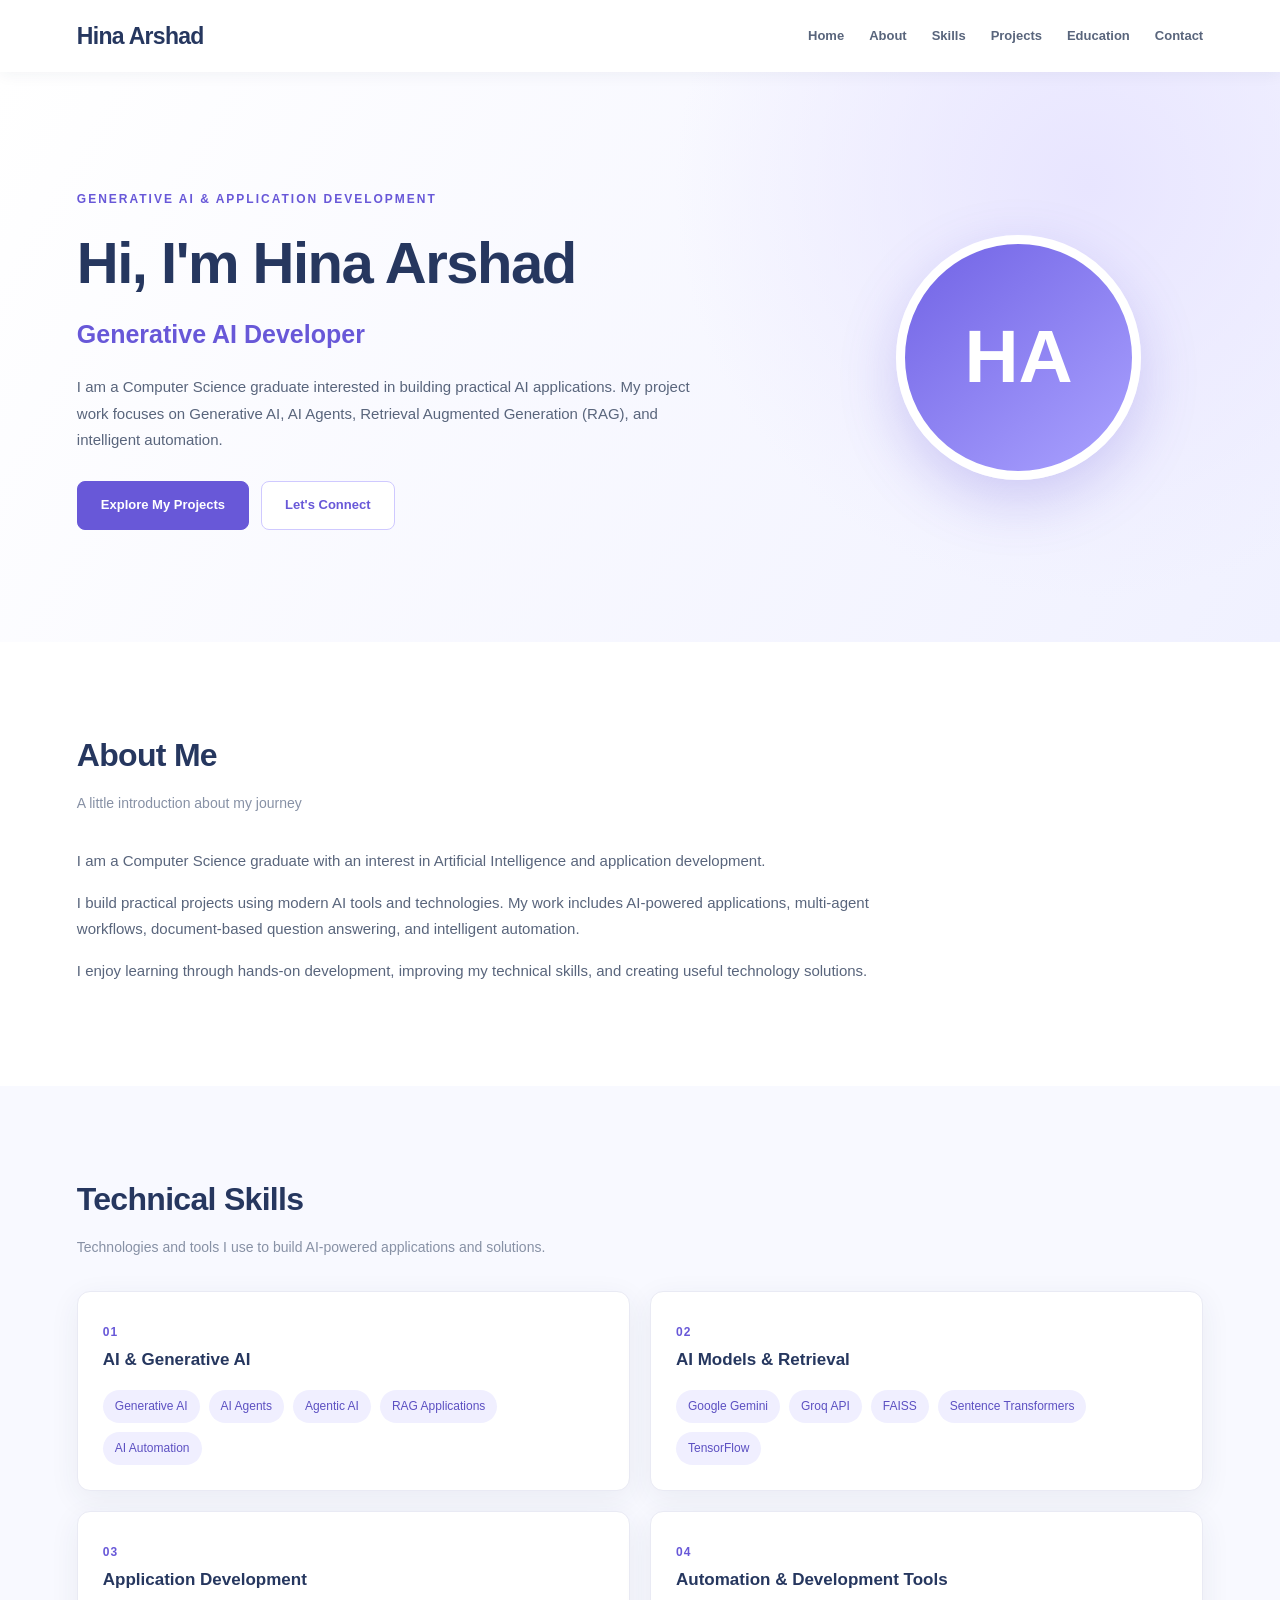
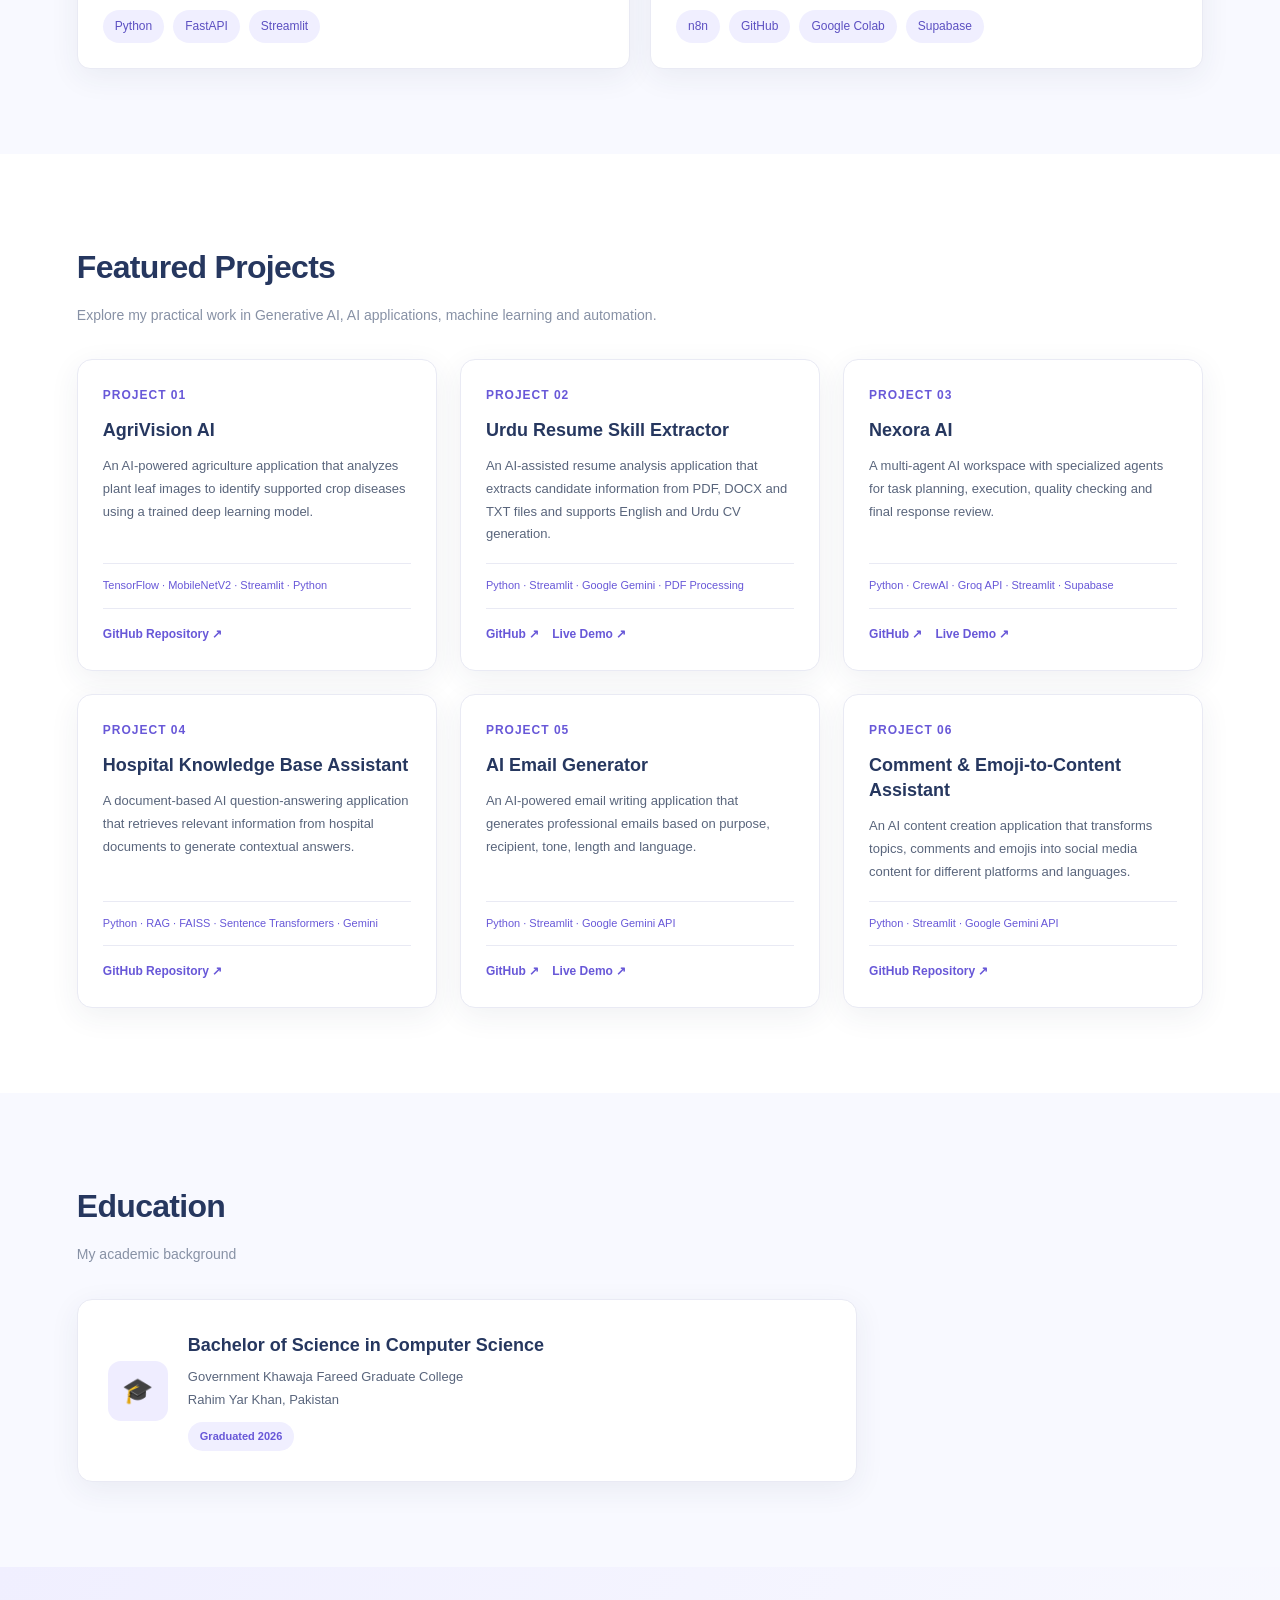
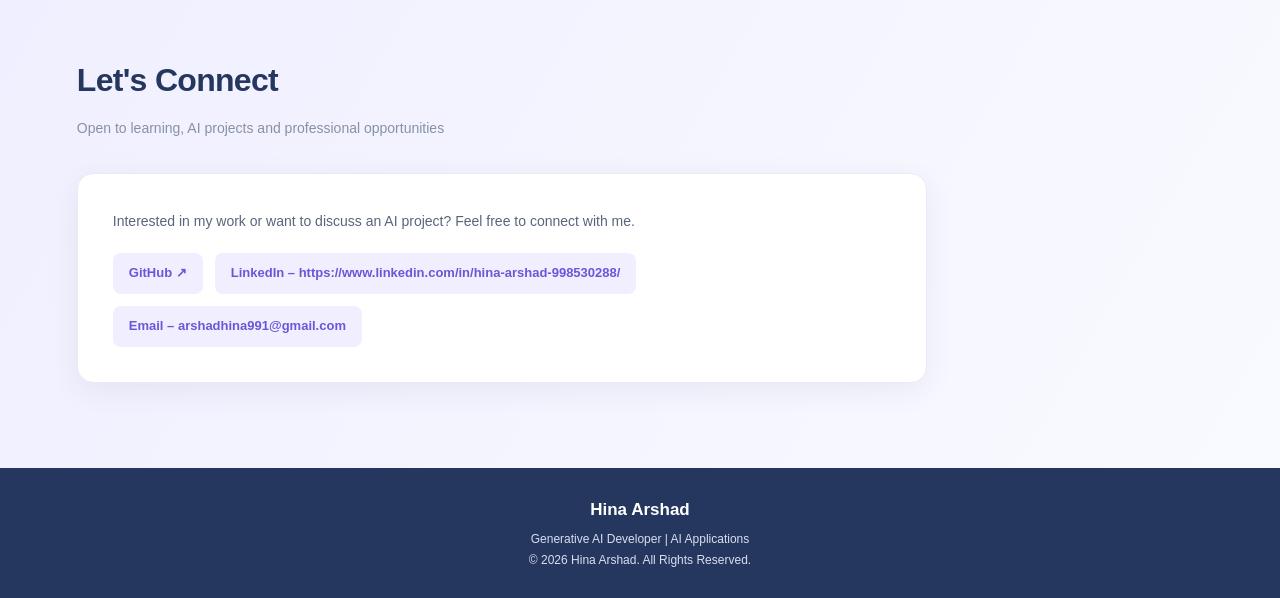
==== index.html @ 949c2944 "Rename index (8).html to index.html" ====
<!DOCTYPE html>
<html lang="en">
<head>
<meta charset="UTF-8">
<meta name="viewport" content="width=device-width, initial-scale=1.0">

<title>Hina Arshad | Generative AI Developer</title>

<meta name="description"
content="Explore Hina Arshad's portfolio featuring Generative AI, AI Agents, RAG applications and AI projects.">

<meta name="author" content="Hina Arshad">

<style>

/* =========================
   1. GLOBAL SETTINGS
========================= */

* {
    margin: 0;
    padding: 0;
    box-sizing: border-box;
    scroll-behavior: smooth;
}

:root {
    --primary: #6858d8;
    --primary-dark: #5142bb;
    --navy: #26375f;
    --text: #59657c;
    --muted: #8791a5;
    --background: #f8f9ff;
    --white: #ffffff;
    --border: #e9eaf4;
    --shadow: 0 8px 30px rgba(39, 53, 91, 0.07);
}

body {
    font-family: Arial, Helvetica, sans-serif;
    background: var(--background);
    color: var(--text);
    line-height: 1.75;
}

.container {
    width: 88%;
    max-width: 1160px;
    margin: auto;
}

section {
    padding: 85px 0;
    scroll-margin-top: 75px;
}

.section-heading {
    color: var(--navy);
    font-size: 32px;
    margin-bottom: 8px;
    letter-spacing: -0.7px;
}

.section-description {
    color: var(--muted);
    font-size: 14px;
    margin-bottom: 32px;
}

/* =========================
   2. NAVIGATION
========================= */

nav {
    position: sticky;
    top: 0;
    z-index: 1000;
    background: rgba(255,255,255,0.96);
    backdrop-filter: blur(12px);
    box-shadow: 0 2px 15px rgba(35,50,90,0.06);
}

.nav-content {
    min-height: 72px;
    display: flex;
    justify-content: space-between;
    align-items: center;
}

.logo {
    color: var(--navy);
    font-size: 23px;
    font-weight: 800;
    text-decoration: none;
    letter-spacing: -0.7px;
}

.nav-links {
    display: flex;
    align-items: center;
    gap: 25px;
}

.nav-links a {
    text-decoration: none;
    color: var(--text);
    font-size: 13px;
    font-weight: 600;
    transition: 0.3s;
}

.nav-links a:hover {
    color: var(--primary);
}

.menu-btn {
    display: none;
    border: none;
    background: transparent;
    color: var(--navy);
    font-size: 26px;
    cursor: pointer;
}

/* =========================
   3. HERO SECTION
========================= */

.hero {
    min-height: 570px;
    display: flex;
    align-items: center;
    background:
        radial-gradient(circle at 85% 20%, #e8e5ff 0, transparent 35%),
        linear-gradient(120deg, #ffffff, #f0f1ff);
}

.hero-content {
    display: grid;
    grid-template-columns: 1.5fr 0.8fr;
    align-items: center;
    gap: 65px;
}

.eyebrow {
    display: inline-block;
    color: var(--primary);
    font-size: 12px;
    font-weight: 800;
    letter-spacing: 2px;
    margin-bottom: 18px;
}

.hero h1 {
    color: var(--navy);
    font-size: clamp(38px, 5vw, 58px);
    line-height: 1.2;
    letter-spacing: -1.5px;
    margin-bottom: 15px;
}

.hero h2 {
    color: var(--primary);
    font-size: 25px;
    margin-bottom: 18px;
}

.hero-description {
    max-width: 620px;
    font-size: 15px;
    color: var(--text);
    margin-bottom: 28px;
}

.hero-buttons {
    display: flex;
    flex-wrap: wrap;
    gap: 12px;
}

.btn {
    display: inline-block;
    text-decoration: none;
    padding: 12px 23px;
    border-radius: 8px;
    font-size: 13px;
    font-weight: 700;
    transition: 0.3s;
}

.btn-primary {
    background: var(--primary);
    color: white;
    border: 1px solid var(--primary);
}

.btn-primary:hover {
    background: var(--primary-dark);
    transform: translateY(-2px);
}

.btn-outline {
    color: var(--primary);
    background: white;
    border: 1px solid #cfc9ff;
}

.btn-outline:hover {
    background: #f0eeff;
}

.profile-visual {
    display: flex;
    justify-content: center;
    align-items: center;
}

.profile-circle {
    width: 245px;
    height: 245px;
    border-radius: 50%;
    display: flex;
    justify-content: center;
    align-items: center;
    background: linear-gradient(140deg, #7163e5, #aaa2ff);
    color: white;
    font-size: 75px;
    font-weight: 800;
    box-shadow: 0 20px 55px rgba(104,88,216,0.25);
    border: 9px solid white;
}

/* =========================
   4. ABOUT SECTION
========================= */

.about-section {
    background: white;
}

.about-content {
    max-width: 850px;
    font-size: 15px;
}

.about-content p {
    margin-bottom: 16px;
}

/* =========================
   5. SKILLS SECTION
========================= */

.skills-grid {
    display: grid;
    grid-template-columns: repeat(2, 1fr);
    gap: 20px;
}

.skill-card {
    background: white;
    padding: 25px;
    border: 1px solid var(--border);
    border-radius: 13px;
    box-shadow: var(--shadow);
    transition: 0.3s;
}

.skill-card:hover {
    transform: translateY(-4px);
}

.skill-card h3 {
    color: var(--navy);
    font-size: 17px;
    margin-bottom: 15px;
}

.skill-tags {
    display: flex;
    flex-wrap: wrap;
    gap: 9px;
}

.skill-tag {
    background: #f0efff;
    color: #5c50c2;
    padding: 6px 12px;
    border-radius: 30px;
    font-size: 12px;
}

/* =========================
   6. PROJECTS SECTION
========================= */

.projects-section {
    background: white;
}

.projects-grid {
    display: grid;
    grid-template-columns: repeat(3, minmax(0, 1fr));
    gap: 23px;
}

.project-card {
    background: white;
    padding: 25px;
    border: 1px solid var(--border);
    border-radius: 15px;
    box-shadow: var(--shadow);
    display: flex;
    flex-direction: column;
    transition: 0.3s;
}

.project-card:hover {
    transform: translateY(-6px);
    box-shadow: 0 15px 35px rgba(39,53,91,0.12);
    border-color: #d9d3ff;
}

.project-number {
    color: var(--primary);
    font-size: 12px;
    font-weight: 800;
    letter-spacing: 1px;
    margin-bottom: 12px;
}

.project-card h3 {
    color: var(--navy);
    font-size: 18px;
    line-height: 1.4;
    margin-bottom: 12px;
}

.project-card p {
    color: var(--text);
    font-size: 13px;
    margin-bottom: 17px;
    flex-grow: 1;
}

.project-tech {
    color: var(--primary);
    font-size: 11px;
    line-height: 1.8;
    padding: 12px 0;
    border-top: 1px solid var(--border);
    border-bottom: 1px solid var(--border);
    margin-bottom: 15px;
}

.project-actions {
    display: flex;
    flex-wrap: wrap;
    gap: 13px;
}

.project-link {
    color: var(--primary);
    font-size: 12px;
    font-weight: 800;
    text-decoration: none;
}

.project-link:hover {
    color: var(--primary-dark);
    text-decoration: underline;
}

/* =========================
   7. EDUCATION SECTION
========================= */

.education-card {
    max-width: 780px;
    background: white;
    border: 1px solid var(--border);
    border-radius: 15px;
    padding: 30px;
    box-shadow: var(--shadow);
    display: flex;
    gap: 20px;
    align-items: center;
}

.education-icon {
    width: 60px;
    height: 60px;
    min-width: 60px;
    border-radius: 13px;
    background: #efedff;
    color: var(--primary);
    display: flex;
    justify-content: center;
    align-items: center;
    font-size: 25px;
}

.education-card h3 {
    color: var(--navy);
    font-size: 18px;
    margin-bottom: 5px;
}

.education-card p {
    font-size: 13px;
}

.education-year {
    display: inline-block;
    margin-top: 10px;
    background: #f0efff;
    color: var(--primary);
    padding: 5px 12px;
    border-radius: 20px;
    font-size: 11px;
    font-weight: bold;
}

/* =========================
   8. CONTACT SECTION
========================= */

.contact-section {
    background: linear-gradient(120deg, #f0efff, #f9faff);
}

.contact-card {
    max-width: 850px;
    background: white;
    border: 1px solid var(--border);
    border-radius: 16px;
    padding: 35px;
    box-shadow: var(--shadow);
}

.contact-card p {
    font-size: 14px;
    margin-bottom: 20px;
}

.contact-links {
    display: flex;
    flex-wrap: wrap;
    gap: 12px;
}

.contact-link {
    display: inline-block;
    text-decoration: none;
    color: var(--primary);
    background: #f1efff;
    padding: 9px 16px;
    border-radius: 8px;
    font-size: 13px;
    font-weight: bold;
}

/* =========================
   9. FOOTER
========================= */

footer {
    background: var(--navy);
    color: white;
    padding: 27px 0;
    text-align: center;
}

.footer-name {
    font-weight: bold;
    font-size: 17px;
    margin-bottom: 5px;
}

footer p {
    font-size: 12px;
    color: #d9def0;
}

/* =========================
   10. MOBILE RESPONSIVE
========================= */

@media(max-width: 900px) {

    .projects-grid {
        grid-template-columns: repeat(2, minmax(0, 1fr));
    }

    .hero-content {
        gap: 30px;
    }

    .profile-circle {
        width: 190px;
        height: 190px;
        font-size: 60px;
    }
}

@media(max-width: 650px) {

    .container {
        width: 90%;
    }

    .nav-content {
        min-height: 65px;
    }

    .menu-btn {
        display: block;
    }

    .nav-links {
        display: none;
        position: absolute;
        top: 65px;
        left: 0;
        width: 100%;
        padding: 20px 5%;
        background: white;
        box-shadow: 0 8px 15px rgba(0,0,0,0.08);
        flex-direction: column;
        align-items: flex-start;
        gap: 16px;
    }

    .nav-links.active {
        display: flex;
    }

    .hero {
        padding: 65px 0;
    }

    .hero-content {
        display: flex;
        flex-direction: column-reverse;
        align-items: flex-start;
    }

    .profile-circle {
        width: 145px;
        height: 145px;
        font-size: 43px;
    }

    .hero h1 {
        font-size: 38px;
    }

    .hero h2 {
        font-size: 21px;
    }

    section {
        padding: 65px 0;
    }

    .section-heading {
        font-size: 27px;
    }

    .skills-grid,
    .projects-grid {
        grid-template-columns: 1fr;
    }

    .education-card {
        align-items: flex-start;
        padding: 22px;
    }

    .contact-card {
        padding: 25px;
    }
}
html {
    scroll-behavior: smooth;
    scroll-padding-top: 90px;
}

section[id] {
    scroll-margin-top: 90px;
}

</style>
</head>

<body>

<!-- NAVIGATION -->
<nav>
<div class="container nav-content">

    <a href="#home" class="logo">Hina Arshad</a>

    <button class="menu-btn"
            onclick="toggleMenu()"
            aria-label="Toggle navigation">
        ☰
    </button>

    <div class="nav-links" id="navLinks">
        <a href="#home" onclick="closeMenu()">Home</a>
        <a href="#about" onclick="closeMenu()">About</a>
        <a href="#skills" onclick="closeMenu()">Skills</a>
        <a href="#projects" onclick="closeMenu()">Projects</a>
        <a href="#education" onclick="closeMenu()">Education</a>
        <a href="#contact" onclick="closeMenu()">Contact</a>
    </div>

</div>
</nav>

<!-- HERO -->
<section class="hero" id="home">
<div class="container hero-content">

    <div>
        <span class="eyebrow">
            GENERATIVE AI & APPLICATION DEVELOPMENT
        </span>

        <h1>Hi, I'm Hina Arshad</h1>

        <h2>Generative AI Developer</h2>

        <p class="hero-description">
            I am a Computer Science graduate interested in
            building practical AI applications. My project
            work focuses on Generative AI, AI Agents,
            Retrieval Augmented Generation (RAG), and
            intelligent automation.
        </p>

        <div class="hero-buttons">
            <a href="#projects" class="btn btn-primary">
                Explore My Projects
            </a>

            <a href="#contact" class="btn btn-outline">
                Let's Connect
            </a>
        </div>
    </div>

    <div class="profile-visual">
        <div class="profile-circle">HA</div>
    </div>

</div>
</section>

<!-- ABOUT -->
<section class="about-section" id="about">
<div class="container">

    <h2 class="section-heading">About Me</h2>

    <p class="section-description">
        A little introduction about my journey
    </p>

    <div class="about-content">

        <p>
            I am a Computer Science graduate with an interest
            in Artificial Intelligence and application development.
        </p>

        <p>
            I build practical projects using modern AI tools
            and technologies. My work includes AI-powered
            applications, multi-agent workflows, document-based
            question answering, and intelligent automation.
        </p>

        <p>
            I enjoy learning through hands-on development,
            improving my technical skills, and creating
            useful technology solutions.
        </p>

    </div>
</div>
</section>


<!-- SKILLS -->
<section id="skills">
<div class="container">

    <h2 class="section-heading">Technical Skills</h2>

    <p class="section-description">
        Technologies and tools I use to build
        AI-powered applications and solutions.
    </p>

    <div class="skills-grid">

        <!-- 01: AI SPECIALIZATION -->
        <div class="skill-card">

            <span class="project-number">01</span>

            <h3>AI & Generative AI</h3>

            <div class="skill-tags">
                <span class="skill-tag">Generative AI</span>
                <span class="skill-tag">AI Agents</span>
                <span class="skill-tag">Agentic AI</span>
                <span class="skill-tag">RAG Applications</span>
                <span class="skill-tag">AI Automation</span>
            </div>

        </div>

        <!-- 02: MODELS AND RETRIEVAL -->
        <div class="skill-card">

            <span class="project-number">02</span>

            <h3>AI Models & Retrieval</h3>

            <div class="skill-tags">
                <span class="skill-tag">Google Gemini</span>
                <span class="skill-tag">Groq API</span>
                <span class="skill-tag">FAISS</span>
                <span class="skill-tag">Sentence Transformers</span>
                <span class="skill-tag">TensorFlow</span>
            </div>

        </div>

        <!-- 03: DEVELOPMENT -->
        <div class="skill-card">

            <span class="project-number">03</span>

            <h3>Application Development</h3>

            <div class="skill-tags">
                <span class="skill-tag">Python</span>
                <span class="skill-tag">FastAPI</span>
                <span class="skill-tag">Streamlit</span>
            </div>

        </div>

        <!-- 04: TOOLS -->
        <div class="skill-card">

            <span class="project-number">04</span>

            <h3>Automation & Development Tools</h3>

            <div class="skill-tags">
                <span class="skill-tag">n8n</span>
                <span class="skill-tag">GitHub</span>
                <span class="skill-tag">Google Colab</span>
                <span class="skill-tag">Supabase</span>
            </div>

        </div>

    </div>
</div>
</section>



<!-- FEATURED PROJECTS -->
<section class="projects-section" id="projects">
<div class="container">

    <h2 class="section-heading">Featured Projects</h2>

    <p class="section-description">
        Explore my practical work in Generative AI,
        AI applications, machine learning and automation.
    </p>

    <div class="projects-grid">

        <!-- PROJECT 01 -->
        <div class="project-card">

            <span class="project-number">PROJECT 01</span>

            <h3>AgriVision AI</h3>

            <p>
                An AI-powered agriculture application that
                analyzes plant leaf images to identify
                supported crop diseases using a trained
                deep learning model.
            </p>

            <div class="project-tech">
                TensorFlow · MobileNetV2 · Streamlit · Python
            </div>

            <div class="project-actions">
                <a class="project-link"
                   href="https://github.com/hinaarshad302/agrivision-ai"
                   target="_blank"
                   rel="noopener noreferrer">
                   GitHub Repository ↗
                </a>
            </div>

        </div>


        <!-- PROJECT 02 -->
        <div class="project-card">

            <span class="project-number">PROJECT 02</span>

            <h3>Urdu Resume Skill Extractor</h3>

            <p>
                An AI-assisted resume analysis application
                that extracts candidate information from
                PDF, DOCX and TXT files and supports
                English and Urdu CV generation.
            </p>

            <div class="project-tech">
                Python · Streamlit · Google Gemini · PDF Processing
            </div>

            <div class="project-actions">

                <a class="project-link"
                   href="https://github.com/hinaarshad302/urdu-resume-skill-extractor"
                   target="_blank"
                   rel="noopener noreferrer">
                   GitHub ↗
                </a>

                <a class="project-link"
                   href="https://urdu-resume-skill-extractor-3vjtecyvnp6rgfuqgf7t8w.streamlit.app/"
                   target="_blank"
                   rel="noopener noreferrer">
                   Live Demo ↗
                </a>

            </div>

        </div>


        <!-- PROJECT 03 -->
        <div class="project-card">

            <span class="project-number">PROJECT 03</span>

            <h3>Nexora AI</h3>

            <p>
                A multi-agent AI workspace with specialized
                agents for task planning, execution,
                quality checking and final response review.
            </p>

            <div class="project-tech">
                Python · CrewAI · Groq API · Streamlit · Supabase
            </div>

            <div class="project-actions">

                <a class="project-link"
                   href="https://github.com/hinaarshad302/parallel-multi-agent-system"
                   target="_blank"
                   rel="noopener noreferrer">
                   GitHub ↗
                </a>

                <a class="project-link"
                   href="https://parallel-multi-agent-system-kijnmteevpxi38tvdrrafi.streamlit.app/"
                   target="_blank"
                   rel="noopener noreferrer">
                   Live Demo ↗
                </a>

            </div>

        </div>


        <!-- PROJECT 04 -->
        <div class="project-card">

            <span class="project-number">PROJECT 04</span>

            <h3>Hospital Knowledge Base Assistant</h3>

            <p>
                A document-based AI question-answering
                application that retrieves relevant
                information from hospital documents
                to generate contextual answers.
            </p>

            <div class="project-tech">
                Python · RAG · FAISS · Sentence Transformers · Gemini
            </div>

            <div class="project-actions">

                <a class="project-link"
                   href="https://github.com/hinaarshad302/hospital-knowledge-base-assistant"
                   target="_blank"
                   rel="noopener noreferrer">
                   GitHub Repository ↗
                </a>

            </div>

        </div>


        <!-- PROJECT 05 -->
        <div class="project-card">

            <span class="project-number">PROJECT 05</span>

            <h3>AI Email Generator</h3>

            <p>
                An AI-powered email writing application
                that generates professional emails based
                on purpose, recipient, tone, length
                and language.
            </p>

            <div class="project-tech">
                Python · Streamlit · Google Gemini API
            </div>

            <div class="project-actions">

                <a class="project-link"
                   href="https://github.com/hinaarshad302/ai-email-generator"
                   target="_blank"
                   rel="noopener noreferrer">
                   GitHub ↗
                </a>

                <a class="project-link"
                   href="https://ai-email-generator-dn98jmhosvrclnsufzgzha.streamlit.app/"
                   target="_blank"
                   rel="noopener noreferrer">
                   Live Demo ↗
                </a>

            </div>

        </div>


        <!-- PROJECT 06 -->
        <div class="project-card">

            <span class="project-number">PROJECT 06</span>

            <h3>Comment & Emoji-to-Content Assistant</h3>

            <p>
                An AI content creation application that
                transforms topics, comments and emojis
                into social media content for different
                platforms and languages.
            </p>

            <div class="project-tech">
                Python · Streamlit · Google Gemini API
            </div>

            <div class="project-actions">

                <a class="project-link"
                   href="https://github.com/hinaarshad302/Comment-Content-Assistant"
                   target="_blank"
                   rel="noopener noreferrer">
                   GitHub Repository ↗
                </a>

            </div>

        </div>

    </div>
</div>
</section>

<!-- EDUCATION -->
<section id="education">
<div class="container">

    <h2 class="section-heading">Education</h2>

    <p class="section-description">
        My academic background
    </p>

    <div class="education-card">

        <div class="education-icon">🎓</div>

        <div>
            <h3>Bachelor of Science in Computer Science</h3>

            <p>
                Government Khawaja Fareed Graduate College
            </p>

            <p>
                Rahim Yar Khan, Pakistan
            </p>

            <span class="education-year">
                Graduated 2026
            </span>
        </div>

    </div>
</div>
</section>

<!-- CONTACT -->
<section class="contact-section" id="contact">
<div class="container">

    <h2 class="section-heading">Let's Connect</h2>

    <p class="section-description">
        Open to learning, AI projects and professional opportunities
    </p>

    <div class="contact-card">

        <p>
            Interested in my work or want to discuss an
            AI project? Feel free to connect with me.
        </p>

        <div class="contact-links">

            <a class="contact-link"
               href="https://github.com/hinaarshad302"
               target="_blank" rel="noopener noreferrer">
               GitHub ↗
            </a>

            <!-- Replace # with your real LinkedIn URL -->
            <a class="contact-link"
               href="#"
               target="_blank">
               LinkedIn – https://www.linkedin.com/in/hina-arshad-998530288/
            </a>

            <!-- Replace with your real email -->
           <a class="contact-link"
   href="mailto:arshadhina991@gmail.com">
   Email – arshadhina991@gmail.com
</a>

        </div>

    </div>
</div>
</section>

<!-- FOOTER -->
<footer>
<div class="container">

    <div class="footer-name">Hina Arshad</div>

    <p>
        Generative AI Developer | AI Applications
    </p>

    <p>
        © 2026 Hina Arshad. All Rights Reserved.
    </p>

</div>
</footer>

<!-- JAVASCRIPT -->
<script>

function toggleMenu() {
    document.getElementById("navLinks")
        .classList.toggle("active");
}

function closeMenu() {
    document.getElementById("navLinks")
        .classList.remove("active");
}

</script>

</body>
</html>
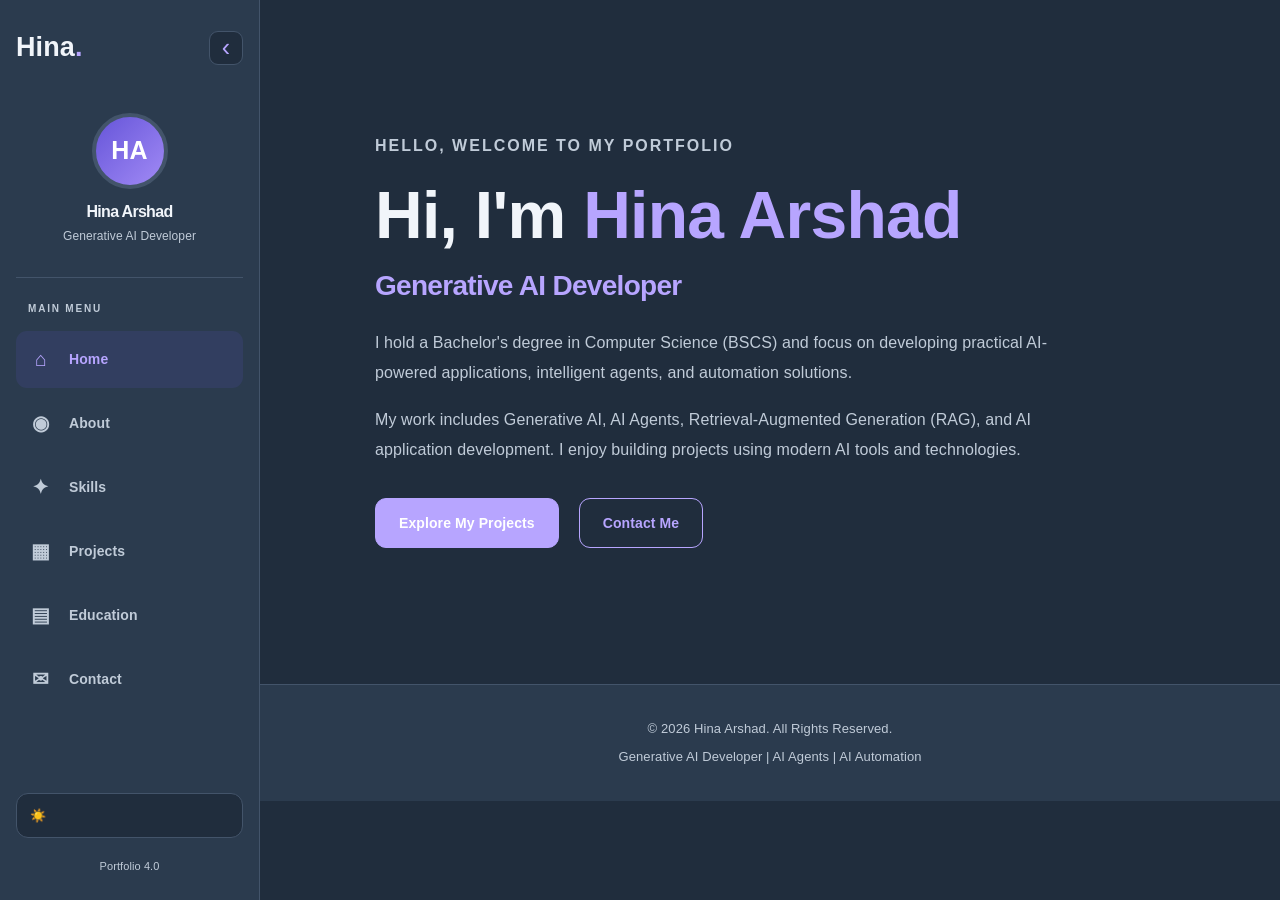
==== commit 4e36b738: "Add files via upload" ====
--- a/index.html
+++ b/index.html
@@ -1,1117 +1,130 @@
 <!DOCTYPE html>
 <html lang="en">
 <head>
-<meta charset="UTF-8">
-<meta name="viewport" content="width=device-width, initial-scale=1.0">
-
-<title>Hina Arshad | Generative AI Developer</title>
-
-<meta name="description"
-content="Explore Hina Arshad's portfolio featuring Generative AI, AI Agents, RAG applications and AI projects.">
-
-<meta name="author" content="Hina Arshad">
-
-<style>
-
-/* =========================
-   1. GLOBAL SETTINGS
-========================= */
-
-* {
-    margin: 0;
-    padding: 0;
-    box-sizing: border-box;
-    scroll-behavior: smooth;
-}
-
-:root {
-    --primary: #6858d8;
-    --primary-dark: #5142bb;
-    --navy: #26375f;
-    --text: #59657c;
-    --muted: #8791a5;
-    --background: #f8f9ff;
-    --white: #ffffff;
-    --border: #e9eaf4;
-    --shadow: 0 8px 30px rgba(39, 53, 91, 0.07);
-}
-
-body {
-    font-family: Arial, Helvetica, sans-serif;
-    background: var(--background);
-    color: var(--text);
-    line-height: 1.75;
-}
-
-.container {
-    width: 88%;
-    max-width: 1160px;
-    margin: auto;
-}
-
-section {
-    padding: 85px 0;
-    scroll-margin-top: 75px;
-}
-
-.section-heading {
-    color: var(--navy);
-    font-size: 32px;
-    margin-bottom: 8px;
-    letter-spacing: -0.7px;
-}
-
-.section-description {
-    color: var(--muted);
-    font-size: 14px;
-    margin-bottom: 32px;
-}
-
-/* =========================
-   2. NAVIGATION
-========================= */
-
-nav {
-    position: sticky;
-    top: 0;
-    z-index: 1000;
-    background: rgba(255,255,255,0.96);
-    backdrop-filter: blur(12px);
-    box-shadow: 0 2px 15px rgba(35,50,90,0.06);
-}
-
-.nav-content {
-    min-height: 72px;
-    display: flex;
-    justify-content: space-between;
-    align-items: center;
-}
-
-.logo {
-    color: var(--navy);
-    font-size: 23px;
-    font-weight: 800;
-    text-decoration: none;
-    letter-spacing: -0.7px;
-}
-
-.nav-links {
-    display: flex;
-    align-items: center;
-    gap: 25px;
-}
-
-.nav-links a {
-    text-decoration: none;
-    color: var(--text);
-    font-size: 13px;
-    font-weight: 600;
-    transition: 0.3s;
-}
-
-.nav-links a:hover {
-    color: var(--primary);
-}
-
-.menu-btn {
-    display: none;
-    border: none;
-    background: transparent;
-    color: var(--navy);
-    font-size: 26px;
-    cursor: pointer;
-}
-
-/* =========================
-   3. HERO SECTION
-========================= */
-
-.hero {
-    min-height: 570px;
-    display: flex;
-    align-items: center;
-    background:
-        radial-gradient(circle at 85% 20%, #e8e5ff 0, transparent 35%),
-        linear-gradient(120deg, #ffffff, #f0f1ff);
-}
-
-.hero-content {
-    display: grid;
-    grid-template-columns: 1.5fr 0.8fr;
-    align-items: center;
-    gap: 65px;
-}
-
-.eyebrow {
-    display: inline-block;
-    color: var(--primary);
-    font-size: 12px;
-    font-weight: 800;
-    letter-spacing: 2px;
-    margin-bottom: 18px;
-}
-
-.hero h1 {
-    color: var(--navy);
-    font-size: clamp(38px, 5vw, 58px);
-    line-height: 1.2;
-    letter-spacing: -1.5px;
-    margin-bottom: 15px;
-}
-
-.hero h2 {
-    color: var(--primary);
-    font-size: 25px;
-    margin-bottom: 18px;
-}
-
-.hero-description {
-    max-width: 620px;
-    font-size: 15px;
-    color: var(--text);
-    margin-bottom: 28px;
-}
-
-.hero-buttons {
-    display: flex;
-    flex-wrap: wrap;
-    gap: 12px;
-}
-
-.btn {
-    display: inline-block;
-    text-decoration: none;
-    padding: 12px 23px;
-    border-radius: 8px;
-    font-size: 13px;
-    font-weight: 700;
-    transition: 0.3s;
-}
-
-.btn-primary {
-    background: var(--primary);
-    color: white;
-    border: 1px solid var(--primary);
-}
-
-.btn-primary:hover {
-    background: var(--primary-dark);
-    transform: translateY(-2px);
-}
-
-.btn-outline {
-    color: var(--primary);
-    background: white;
-    border: 1px solid #cfc9ff;
-}
-
-.btn-outline:hover {
-    background: #f0eeff;
-}
-
-.profile-visual {
-    display: flex;
-    justify-content: center;
-    align-items: center;
-}
-
-.profile-circle {
-    width: 245px;
-    height: 245px;
-    border-radius: 50%;
-    display: flex;
-    justify-content: center;
-    align-items: center;
-    background: linear-gradient(140deg, #7163e5, #aaa2ff);
-    color: white;
-    font-size: 75px;
-    font-weight: 800;
-    box-shadow: 0 20px 55px rgba(104,88,216,0.25);
-    border: 9px solid white;
-}
-
-/* =========================
-   4. ABOUT SECTION
-========================= */
-
-.about-section {
-    background: white;
-}
-
-.about-content {
-    max-width: 850px;
-    font-size: 15px;
-}
-
-.about-content p {
-    margin-bottom: 16px;
-}
-
-/* =========================
-   5. SKILLS SECTION
-========================= */
-
-.skills-grid {
-    display: grid;
-    grid-template-columns: repeat(2, 1fr);
-    gap: 20px;
-}
-
-.skill-card {
-    background: white;
-    padding: 25px;
-    border: 1px solid var(--border);
-    border-radius: 13px;
-    box-shadow: var(--shadow);
-    transition: 0.3s;
-}
-
-.skill-card:hover {
-    transform: translateY(-4px);
-}
-
-.skill-card h3 {
-    color: var(--navy);
-    font-size: 17px;
-    margin-bottom: 15px;
-}
-
-.skill-tags {
-    display: flex;
-    flex-wrap: wrap;
-    gap: 9px;
-}
-
-.skill-tag {
-    background: #f0efff;
-    color: #5c50c2;
-    padding: 6px 12px;
-    border-radius: 30px;
-    font-size: 12px;
-}
-
-/* =========================
-   6. PROJECTS SECTION
-========================= */
-
-.projects-section {
-    background: white;
-}
-
-.projects-grid {
-    display: grid;
-    grid-template-columns: repeat(3, minmax(0, 1fr));
-    gap: 23px;
-}
-
-.project-card {
-    background: white;
-    padding: 25px;
-    border: 1px solid var(--border);
-    border-radius: 15px;
-    box-shadow: var(--shadow);
-    display: flex;
-    flex-direction: column;
-    transition: 0.3s;
-}
-
-.project-card:hover {
-    transform: translateY(-6px);
-    box-shadow: 0 15px 35px rgba(39,53,91,0.12);
-    border-color: #d9d3ff;
-}
-
-.project-number {
-    color: var(--primary);
-    font-size: 12px;
-    font-weight: 800;
-    letter-spacing: 1px;
-    margin-bottom: 12px;
-}
-
-.project-card h3 {
-    color: var(--navy);
-    font-size: 18px;
-    line-height: 1.4;
-    margin-bottom: 12px;
-}
-
-.project-card p {
-    color: var(--text);
-    font-size: 13px;
-    margin-bottom: 17px;
-    flex-grow: 1;
-}
-
-.project-tech {
-    color: var(--primary);
-    font-size: 11px;
-    line-height: 1.8;
-    padding: 12px 0;
-    border-top: 1px solid var(--border);
-    border-bottom: 1px solid var(--border);
-    margin-bottom: 15px;
-}
-
-.project-actions {
-    display: flex;
-    flex-wrap: wrap;
-    gap: 13px;
-}
-
-.project-link {
-    color: var(--primary);
-    font-size: 12px;
-    font-weight: 800;
-    text-decoration: none;
-}
-
-.project-link:hover {
-    color: var(--primary-dark);
-    text-decoration: underline;
-}
-
-/* =========================
-   7. EDUCATION SECTION
-========================= */
-
-.education-card {
-    max-width: 780px;
-    background: white;
-    border: 1px solid var(--border);
-    border-radius: 15px;
-    padding: 30px;
-    box-shadow: var(--shadow);
-    display: flex;
-    gap: 20px;
-    align-items: center;
-}
-
-.education-icon {
-    width: 60px;
-    height: 60px;
-    min-width: 60px;
-    border-radius: 13px;
-    background: #efedff;
-    color: var(--primary);
-    display: flex;
-    justify-content: center;
-    align-items: center;
-    font-size: 25px;
-}
-
-.education-card h3 {
-    color: var(--navy);
-    font-size: 18px;
-    margin-bottom: 5px;
-}
-
-.education-card p {
-    font-size: 13px;
-}
-
-.education-year {
-    display: inline-block;
-    margin-top: 10px;
-    background: #f0efff;
-    color: var(--primary);
-    padding: 5px 12px;
-    border-radius: 20px;
-    font-size: 11px;
-    font-weight: bold;
-}
-
-/* =========================
-   8. CONTACT SECTION
-========================= */
-
-.contact-section {
-    background: linear-gradient(120deg, #f0efff, #f9faff);
-}
-
-.contact-card {
-    max-width: 850px;
-    background: white;
-    border: 1px solid var(--border);
-    border-radius: 16px;
-    padding: 35px;
-    box-shadow: var(--shadow);
-}
-
-.contact-card p {
-    font-size: 14px;
-    margin-bottom: 20px;
-}
-
-.contact-links {
-    display: flex;
-    flex-wrap: wrap;
-    gap: 12px;
-}
-
-.contact-link {
-    display: inline-block;
-    text-decoration: none;
-    color: var(--primary);
-    background: #f1efff;
-    padding: 9px 16px;
-    border-radius: 8px;
-    font-size: 13px;
-    font-weight: bold;
-}
-
-/* =========================
-   9. FOOTER
-========================= */
-
-footer {
-    background: var(--navy);
-    color: white;
-    padding: 27px 0;
-    text-align: center;
-}
-
-.footer-name {
-    font-weight: bold;
-    font-size: 17px;
-    margin-bottom: 5px;
-}
-
-footer p {
-    font-size: 12px;
-    color: #d9def0;
-}
-
-/* =========================
-   10. MOBILE RESPONSIVE
-========================= */
-
-@media(max-width: 900px) {
-
-    .projects-grid {
-        grid-template-columns: repeat(2, minmax(0, 1fr));
-    }
-
-    .hero-content {
-        gap: 30px;
-    }
-
-    .profile-circle {
-        width: 190px;
-        height: 190px;
-        font-size: 60px;
-    }
-}
-
-@media(max-width: 650px) {
-
-    .container {
-        width: 90%;
-    }
-
-    .nav-content {
-        min-height: 65px;
-    }
-
-    .menu-btn {
-        display: block;
-    }
-
-    .nav-links {
-        display: none;
-        position: absolute;
-        top: 65px;
-        left: 0;
-        width: 100%;
-        padding: 20px 5%;
-        background: white;
-        box-shadow: 0 8px 15px rgba(0,0,0,0.08);
-        flex-direction: column;
-        align-items: flex-start;
-        gap: 16px;
-    }
-
-    .nav-links.active {
-        display: flex;
-    }
-
-    .hero {
-        padding: 65px 0;
-    }
-
-    .hero-content {
-        display: flex;
-        flex-direction: column-reverse;
-        align-items: flex-start;
-    }
-
-    .profile-circle {
-        width: 145px;
-        height: 145px;
-        font-size: 43px;
-    }
-
-    .hero h1 {
-        font-size: 38px;
-    }
-
-    .hero h2 {
-        font-size: 21px;
-    }
-
-    section {
-        padding: 65px 0;
-    }
-
-    .section-heading {
-        font-size: 27px;
-    }
-
-    .skills-grid,
-    .projects-grid {
-        grid-template-columns: 1fr;
-    }
-
-    .education-card {
-        align-items: flex-start;
-        padding: 22px;
-    }
-
-    .contact-card {
-        padding: 25px;
-    }
-}
-html {
-    scroll-behavior: smooth;
-    scroll-padding-top: 90px;
-}
-
-section[id] {
-    scroll-margin-top: 90px;
-}
-
-</style>
+    <meta charset="UTF-8">
+    <meta name="viewport" content="width=device-width, initial-scale=1.0">
+    <title>Home | Hina Arshad</title>
+    <link rel="stylesheet" href="style.css">
+    <script src="script.js" defer></script>
 </head>
-
 <body>
 
-<!-- NAVIGATION -->
-<nav>
-<div class="container nav-content">
 
-    <a href="#home" class="logo">Hina Arshad</a>
-
-    <button class="menu-btn"
-            onclick="toggleMenu()"
-            aria-label="Toggle navigation">
+    <button class="mobile-menu-btn" id="mobileSidebarToggle"
+            aria-label="Open sidebar" aria-expanded="false">
         ☰
     </button>
 
-    <div class="nav-links" id="navLinks">
-        <a href="#home" onclick="closeMenu()">Home</a>
-        <a href="#about" onclick="closeMenu()">About</a>
-        <a href="#skills" onclick="closeMenu()">Skills</a>
-        <a href="#projects" onclick="closeMenu()">Projects</a>
-        <a href="#education" onclick="closeMenu()">Education</a>
-        <a href="#contact" onclick="closeMenu()">Contact</a>
-    </div>
+    <div class="sidebar-overlay" id="sidebarOverlay"></div>
 
-</div>
-</nav>
+    <aside class="sidebar" id="portfolioSidebar">
 
-<!-- HERO -->
-<section class="hero" id="home">
-<div class="container hero-content">
-
-    <div>
-        <span class="eyebrow">
-            GENERATIVE AI & APPLICATION DEVELOPMENT
-        </span>
-
-        <h1>Hi, I'm Hina Arshad</h1>
-
-        <h2>Generative AI Developer</h2>
-
-        <p class="hero-description">
-            I am a Computer Science graduate interested in
-            building practical AI applications. My project
-            work focuses on Generative AI, AI Agents,
-            Retrieval Augmented Generation (RAG), and
-            intelligent automation.
-        </p>
-
-        <div class="hero-buttons">
-            <a href="#projects" class="btn btn-primary">
-                Explore My Projects
+        <div class="sidebar-header">
+            <a href="index.html" class="sidebar-logo">
+                Hina<span>.</span>
             </a>
 
-            <a href="#contact" class="btn btn-outline">
-                Let's Connect
-            </a>
-        </div>
-    </div>
-
-    <div class="profile-visual">
-        <div class="profile-circle">HA</div>
-    </div>
-
-</div>
-</section>
-
-<!-- ABOUT -->
-<section class="about-section" id="about">
-<div class="container">
-
-    <h2 class="section-heading">About Me</h2>
-
-    <p class="section-description">
-        A little introduction about my journey
-    </p>
-
-    <div class="about-content">
-
-        <p>
-            I am a Computer Science graduate with an interest
-            in Artificial Intelligence and application development.
-        </p>
-
-        <p>
-            I build practical projects using modern AI tools
-            and technologies. My work includes AI-powered
-            applications, multi-agent workflows, document-based
-            question answering, and intelligent automation.
-        </p>
-
-        <p>
-            I enjoy learning through hands-on development,
-            improving my technical skills, and creating
-            useful technology solutions.
-        </p>
-
-    </div>
-</div>
-</section>
-
-
-<!-- SKILLS -->
-<section id="skills">
-<div class="container">
-
-    <h2 class="section-heading">Technical Skills</h2>
-
-    <p class="section-description">
-        Technologies and tools I use to build
-        AI-powered applications and solutions.
-    </p>
-
-    <div class="skills-grid">
-
-        <!-- 01: AI SPECIALIZATION -->
-        <div class="skill-card">
-
-            <span class="project-number">01</span>
-
-            <h3>AI & Generative AI</h3>
-
-            <div class="skill-tags">
-                <span class="skill-tag">Generative AI</span>
-                <span class="skill-tag">AI Agents</span>
-                <span class="skill-tag">Agentic AI</span>
-                <span class="skill-tag">RAG Applications</span>
-                <span class="skill-tag">AI Automation</span>
-            </div>
-
+            <button class="sidebar-toggle" id="sidebarToggle"
+                    aria-label="Collapse sidebar" aria-expanded="true">
+                ‹
+            </button>
         </div>
 
-        <!-- 02: MODELS AND RETRIEVAL -->
-        <div class="skill-card">
-
-            <span class="project-number">02</span>
-
-            <h3>AI Models & Retrieval</h3>
-
-            <div class="skill-tags">
-                <span class="skill-tag">Google Gemini</span>
-                <span class="skill-tag">Groq API</span>
-                <span class="skill-tag">FAISS</span>
-                <span class="skill-tag">Sentence Transformers</span>
-                <span class="skill-tag">TensorFlow</span>
-            </div>
-
+        <div class="sidebar-profile">
+            <div class="profile-avatar">HA</div>
+            <h3>Hina Arshad</h3>
+            <p>Generative AI Developer</p>
         </div>
 
-        <!-- 03: DEVELOPMENT -->
-        <div class="skill-card">
+        <div class="sidebar-divider"></div>
 
-            <span class="project-number">03</span>
+        <p class="sidebar-heading">MAIN MENU</p>
 
-            <h3>Application Development</h3>
+        <nav class="sidebar-nav">
+            
+            <a href="index.html" class="sidebar-link active">
+                <span class="sidebar-icon">⌂</span>
+                <span class="sidebar-label">Home</span>
+            </a>
+        
+            <a href="about.html" class="sidebar-link ">
+                <span class="sidebar-icon">◉</span>
+                <span class="sidebar-label">About</span>
+            </a>
+        
+            <a href="skills.html" class="sidebar-link ">
+                <span class="sidebar-icon">✦</span>
+                <span class="sidebar-label">Skills</span>
+            </a>
+        
+            <a href="projects.html" class="sidebar-link ">
+                <span class="sidebar-icon">▦</span>
+                <span class="sidebar-label">Projects</span>
+            </a>
+        
+            <a href="education.html" class="sidebar-link ">
+                <span class="sidebar-icon">▤</span>
+                <span class="sidebar-label">Education</span>
+            </a>
+        
+            <a href="contact.html" class="sidebar-link ">
+                <span class="sidebar-icon">✉</span>
+                <span class="sidebar-label">Contact</span>
+            </a>
+        
+        </nav>
 
-            <div class="skill-tags">
-                <span class="skill-tag">Python</span>
-                <span class="skill-tag">FastAPI</span>
-                <span class="skill-tag">Streamlit</span>
-            </div>
+        <div class="sidebar-bottom">
+            <button class="theme-btn" id="themeToggle"
+                    aria-label="Change theme">
+                ☀️ / 🌙
+                <span class="sidebar-label">Change Theme</span>
+            </button>
 
+            <p class="sidebar-caption">Portfolio 4.0</p>
         </div>
 
-        <!-- 04: TOOLS -->
-        <div class="skill-card">
+    </aside>
+    
 
-            <span class="project-number">04</span>
+<main>
 
-            <h3>Automation & Development Tools</h3>
-
-            <div class="skill-tags">
-                <span class="skill-tag">n8n</span>
-                <span class="skill-tag">GitHub</span>
-                <span class="skill-tag">Google Colab</span>
-                <span class="skill-tag">Supabase</span>
-            </div>
-
-        </div>
-
-    </div>
-</div>
-</section>
-
-
-
-<!-- FEATURED PROJECTS -->
-<section class="projects-section" id="projects">
-<div class="container">
-
-    <h2 class="section-heading">Featured Projects</h2>
-
-    <p class="section-description">
-        Explore my practical work in Generative AI,
-        AI applications, machine learning and automation.
-    </p>
-
-    <div class="projects-grid">
-
-        <!-- PROJECT 01 -->
-        <div class="project-card">
-
-            <span class="project-number">PROJECT 01</span>
-
-            <h3>AgriVision AI</h3>
+<section class="hero page-section">
+    <div class="container hero-content">
+        <div>
+            <p class="subtitle">HELLO, WELCOME TO MY PORTFOLIO</p>
+            <h1>Hi, I'm <span>Hina Arshad</span></h1>
+            <h2>Generative AI Developer</h2>
 
             <p>
-                An AI-powered agriculture application that
-                analyzes plant leaf images to identify
-                supported crop diseases using a trained
-                deep learning model.
-            </p>
-
-            <div class="project-tech">
-                TensorFlow · MobileNetV2 · Streamlit · Python
-            </div>
-
-            <div class="project-actions">
-                <a class="project-link"
-                   href="https://github.com/hinaarshad302/agrivision-ai"
-                   target="_blank"
-                   rel="noopener noreferrer">
-                   GitHub Repository ↗
-                </a>
-            </div>
-
-        </div>
-
-
-        <!-- PROJECT 02 -->
-        <div class="project-card">
-
-            <span class="project-number">PROJECT 02</span>
-
-            <h3>Urdu Resume Skill Extractor</h3>
-
-            <p>
-                An AI-assisted resume analysis application
-                that extracts candidate information from
-                PDF, DOCX and TXT files and supports
-                English and Urdu CV generation.
-            </p>
-
-            <div class="project-tech">
-                Python · Streamlit · Google Gemini · PDF Processing
-            </div>
-
-            <div class="project-actions">
-
-                <a class="project-link"
-                   href="https://github.com/hinaarshad302/urdu-resume-skill-extractor"
-                   target="_blank"
-                   rel="noopener noreferrer">
-                   GitHub ↗
-                </a>
-
-                <a class="project-link"
-                   href="https://urdu-resume-skill-extractor-3vjtecyvnp6rgfuqgf7t8w.streamlit.app/"
-                   target="_blank"
-                   rel="noopener noreferrer">
-                   Live Demo ↗
-                </a>
-
-            </div>
-
-        </div>
-
-
-        <!-- PROJECT 03 -->
-        <div class="project-card">
-
-            <span class="project-number">PROJECT 03</span>
-
-            <h3>Nexora AI</h3>
-
-            <p>
-                A multi-agent AI workspace with specialized
-                agents for task planning, execution,
-                quality checking and final response review.
-            </p>
-
-            <div class="project-tech">
-                Python · CrewAI · Groq API · Streamlit · Supabase
-            </div>
-
-            <div class="project-actions">
-
-                <a class="project-link"
-                   href="https://github.com/hinaarshad302/parallel-multi-agent-system"
-                   target="_blank"
-                   rel="noopener noreferrer">
-                   GitHub ↗
-                </a>
-
-                <a class="project-link"
-                   href="https://parallel-multi-agent-system-kijnmteevpxi38tvdrrafi.streamlit.app/"
-                   target="_blank"
-                   rel="noopener noreferrer">
-                   Live Demo ↗
-                </a>
-
-            </div>
-
-        </div>
-
-
-        <!-- PROJECT 04 -->
-        <div class="project-card">
-
-            <span class="project-number">PROJECT 04</span>
-
-            <h3>Hospital Knowledge Base Assistant</h3>
-
-            <p>
-                A document-based AI question-answering
-                application that retrieves relevant
-                information from hospital documents
-                to generate contextual answers.
-            </p>
-
-            <div class="project-tech">
-                Python · RAG · FAISS · Sentence Transformers · Gemini
-            </div>
-
-            <div class="project-actions">
-
-                <a class="project-link"
-                   href="https://github.com/hinaarshad302/hospital-knowledge-base-assistant"
-                   target="_blank"
-                   rel="noopener noreferrer">
-                   GitHub Repository ↗
-                </a>
-
-            </div>
-
-        </div>
-
-
-        <!-- PROJECT 05 -->
-        <div class="project-card">
-
-            <span class="project-number">PROJECT 05</span>
-
-            <h3>AI Email Generator</h3>
-
-            <p>
-                An AI-powered email writing application
-                that generates professional emails based
-                on purpose, recipient, tone, length
-                and language.
-            </p>
-
-            <div class="project-tech">
-                Python · Streamlit · Google Gemini API
-            </div>
-
-            <div class="project-actions">
-
-                <a class="project-link"
-                   href="https://github.com/hinaarshad302/ai-email-generator"
-                   target="_blank"
-                   rel="noopener noreferrer">
-                   GitHub ↗
-                </a>
-
-                <a class="project-link"
-                   href="https://ai-email-generator-dn98jmhosvrclnsufzgzha.streamlit.app/"
-                   target="_blank"
-                   rel="noopener noreferrer">
-                   Live Demo ↗
-                </a>
-
-            </div>
-
-        </div>
-
-
-        <!-- PROJECT 06 -->
-        <div class="project-card">
-
-            <span class="project-number">PROJECT 06</span>
-
-            <h3>Comment & Emoji-to-Content Assistant</h3>
-
-            <p>
-                An AI content creation application that
-                transforms topics, comments and emojis
-                into social media content for different
-                platforms and languages.
-            </p>
-
-            <div class="project-tech">
-                Python · Streamlit · Google Gemini API
-            </div>
-
-            <div class="project-actions">
-
-                <a class="project-link"
-                   href="https://github.com/hinaarshad302/Comment-Content-Assistant"
-                   target="_blank"
-                   rel="noopener noreferrer">
-                   GitHub Repository ↗
-                </a>
-
-            </div>
-
-        </div>
-
-    </div>
-</div>
-</section>
-
-<!-- EDUCATION -->
-<section id="education">
-<div class="container">
-
-    <h2 class="section-heading">Education</h2>
-
-    <p class="section-description">
-        My academic background
-    </p>
-
-    <div class="education-card">
-
-        <div class="education-icon">🎓</div>
-
-        <div>
-            <h3>Bachelor of Science in Computer Science</h3>
-
-            <p>
-                Government Khawaja Fareed Graduate College
+                I hold a Bachelor's degree in Computer Science (BSCS)
+                and focus on developing practical AI-powered applications,
+                intelligent agents, and automation solutions.
             </p>
 
             <p>
-                Rahim Yar Khan, Pakistan
+                My work includes Generative AI, AI Agents,
+                Retrieval-Augmented Generation (RAG), and AI application
+                development. I enjoy building projects using modern
+                AI tools and technologies.
             </p>
 
-            <span class="education-year">
-                Graduated 2026
-            </span>
+            <div class="hero-buttons">
+                <a href="projects.html" class="btn">Explore My Projects</a>
+                <a href="contact.html" class="btn btn-outline">Contact Me</a>
+            </div>
         </div>
-
     </div>
-</div>
 </section>
 
-<!-- CONTACT -->
-<section class="contact-section" id="contact">
-<div class="container">
+</main>
 
-    <h2 class="section-heading">Let's Connect</h2>
-
-    <p class="section-description">
-        Open to learning, AI projects and professional opportunities
-    </p>
-
-    <div class="contact-card">
-
-        <p>
-            Interested in my work or want to discuss an
-            AI project? Feel free to connect with me.
-        </p>
-
-        <div class="contact-links">
-
-            <a class="contact-link"
-               href="https://github.com/hinaarshad302"
-               target="_blank" rel="noopener noreferrer">
-               GitHub ↗
-            </a>
-
-            <!-- Replace # with your real LinkedIn URL -->
-            <a class="contact-link"
-               href="#"
-               target="_blank">
-               LinkedIn – https://www.linkedin.com/in/hina-arshad-998530288/
-            </a>
-
-            <!-- Replace with your real email -->
-           <a class="contact-link"
-   href="mailto:arshadhina991@gmail.com">
-   Email – arshadhina991@gmail.com
-</a>
-
-        </div>
-
+<footer class="footer">
+    <div class="container">
+        <p>© 2026 Hina Arshad. All Rights Reserved.</p>
+        <p>Generative AI Developer | AI Agents | AI Automation</p>
     </div>
-</div>
-</section>
-
-<!-- FOOTER -->
-<footer>
-<div class="container">
-
-    <div class="footer-name">Hina Arshad</div>
-
-    <p>
-        Generative AI Developer | AI Applications
-    </p>
-
-    <p>
-        © 2026 Hina Arshad. All Rights Reserved.
-    </p>
-
-</div>
 </footer>
-
-<!-- JAVASCRIPT -->
-<script>
-
-function toggleMenu() {
-    document.getElementById("navLinks")
-        .classList.toggle("active");
-}
-
-function closeMenu() {
-    document.getElementById("navLinks")
-        .classList.remove("active");
-}
-
-</script>
 
 </body>
 </html>
--- a/style.css
+++ b/style.css
@@ -0,0 +1,1089 @@
+
+/* ==============================
+   HINA ARSHAD - PORTFOLIO 4.0
+   PROFESSIONAL DESIGN SYSTEM
+============================== */
+
+:root {
+    --bg: #f7f7fc;
+    --surface: #ffffff;
+    --text: #20213a;
+    --muted: #73758c;
+    --accent: #7957e8;
+    --accent2: #a18af5;
+    --border: #e8e7f0;
+    --shadow: 0 10px 35px rgba(35, 25, 75, 0.08);
+}
+
+
+[data-theme="dark"] {
+    --bg: #263445;
+    --surface: #34465b;
+    --text: #f5f7fb;
+    --muted: #c0cad8;
+    --accent: #b39aff;
+    --accent2: #d0c1ff;
+    --border: #506178;
+    --shadow: 0 10px 35px rgba(0, 0, 0, 0.18);
+}
+
+* {
+    margin: 0;
+    padding: 0;
+    box-sizing: border-box;
+}
+
+html {
+    scroll-behavior: smooth;
+}
+
+body {
+    font-family: 'Segoe UI', Arial, sans-serif;
+    background: var(--bg);
+    color: var(--text);
+    line-height: 1.7;
+    transition: background 0.3s, color 0.3s;
+}
+
+a {
+    color: inherit;
+    text-decoration: none;
+}
+
+.container {
+    width: min(1120px, 90%);
+    margin: auto;
+}
+
+/* NAVIGATION */
+
+header {
+    position: sticky;
+    top: 0;
+    z-index: 1000;
+    background: var(--surface);
+    border-bottom: 1px solid var(--border);
+    box-shadow: var(--shadow);
+}
+
+.navbar {
+    min-height: 76px;
+    display: flex;
+    align-items: center;
+    justify-content: space-between;
+    gap: 20px;
+}
+
+.logo {
+    font-size: 23px;
+    font-weight: 800;
+    color: var(--accent);
+}
+
+.nav-links {
+    display: flex;
+    align-items: center;
+    gap: 25px;
+    list-style: none;
+}
+
+.nav-links a {
+    color: var(--muted);
+    font-size: 14px;
+    font-weight: 600;
+    transition: color 0.2s;
+}
+
+.nav-links a:hover,
+.nav-links a.active {
+    color: var(--accent);
+}
+
+.nav-actions {
+    display: flex;
+    align-items: center;
+    gap: 12px;
+}
+
+.theme-btn,
+.menu-btn {
+    background: var(--bg);
+    color: var(--text);
+    border: 1px solid var(--border);
+    border-radius: 10px;
+    padding: 9px 12px;
+    cursor: pointer;
+    font-size: 17px;
+}
+
+.menu-btn {
+    display: none;
+}
+
+/* GENERAL SECTIONS */
+
+main {
+    min-height: 75vh;
+}
+
+.page-section {
+    padding: 85px 0;
+}
+
+.section-heading {
+    font-size: clamp(28px, 4vw, 42px);
+    margin-bottom: 15px;
+}
+
+.section-subtitle {
+    color: var(--muted);
+    max-width: 680px;
+    margin-bottom: 35px;
+}
+
+.accent {
+    color: var(--accent);
+}
+
+/* HERO */
+
+.hero {
+    min-height: 78vh;
+    display: flex;
+    align-items: center;
+}
+
+.hero-content {
+    max-width: 760px;
+}
+
+.hero-tag {
+    display: inline-block;
+    color: var(--accent);
+    background: rgba(121, 87, 232, 0.12);
+    border-radius: 30px;
+    padding: 7px 16px;
+    font-size: 14px;
+    font-weight: 700;
+    margin-bottom: 22px;
+}
+
+.hero h1 {
+    font-size: clamp(38px, 6vw, 66px);
+    line-height: 1.15;
+    margin-bottom: 20px;
+}
+
+.hero p {
+    color: var(--muted);
+    font-size: 17px;
+    max-width: 650px;
+    margin-bottom: 28px;
+}
+
+/* BUTTONS */
+
+.btn {
+    display: inline-block;
+    padding: 12px 22px;
+    border-radius: 10px;
+    font-weight: 700;
+    margin: 5px 8px 5px 0;
+    transition: 0.2s;
+}
+
+.btn-primary {
+    background: var(--accent);
+    color: #ffffff;
+}
+
+.btn-primary:hover {
+    opacity: 0.85;
+    transform: translateY(-2px);
+}
+
+.btn-outline {
+    border: 1px solid var(--accent);
+    color: var(--accent);
+}
+
+/* CARDS AND GRIDS */
+
+.grid {
+    display: grid;
+    grid-template-columns: repeat(3, minmax(0, 1fr));
+    gap: 22px;
+}
+
+.card {
+    background: var(--surface);
+    border: 1px solid var(--border);
+    border-radius: 17px;
+    padding: 25px;
+    box-shadow: var(--shadow);
+    transition: transform 0.25s, border-color 0.25s;
+}
+
+.card:hover {
+    transform: translateY(-5px);
+    border-color: var(--accent);
+}
+
+.card h3 {
+    margin-bottom: 12px;
+}
+
+.card p {
+    color: var(--muted);
+}
+
+.card-links {
+    margin-top: 18px;
+    display: flex;
+    gap: 15px;
+    flex-wrap: wrap;
+}
+
+.card-links a {
+    color: var(--accent);
+    font-size: 14px;
+    font-weight: 700;
+}
+
+/* SKILL TAGS */
+
+.skill-list {
+    display: flex;
+    flex-wrap: wrap;
+    gap: 12px;
+}
+
+.skill-tag {
+    padding: 10px 17px;
+    background: var(--surface);
+    border: 1px solid var(--border);
+    border-radius: 10px;
+    color: var(--text);
+    font-weight: 600;
+}
+
+/* FOOTER */
+
+footer {
+    padding: 25px 0;
+    text-align: center;
+    color: var(--muted);
+    background: var(--surface);
+    border-top: 1px solid var(--border);
+    font-size: 14px;
+}
+
+/* RESPONSIVE */
+
+@media (max-width: 850px) {
+    .nav-links {
+        display: none;
+        position: absolute;
+        top: 76px;
+        left: 0;
+        width: 100%;
+        padding: 22px 5%;
+        background: var(--surface);
+        border-bottom: 1px solid var(--border);
+        flex-direction: column;
+        align-items: flex-start;
+        gap: 18px;
+    }
+
+    .nav-links.show {
+        display: flex;
+    }
+
+    .menu-btn {
+        display: inline-block;
+    }
+
+    .grid {
+        grid-template-columns: repeat(2, minmax(0, 1fr));
+    }
+}
+
+@media (max-width: 550px) {
+    .grid {
+        grid-template-columns: 1fr;
+    }
+
+    .page-section {
+        padding: 60px 0;
+    }
+
+    .hero {
+        min-height: 70vh;
+    }
+}
+
+
+
+/* ==========================================
+   PORTFOLIO 4.0 — PREMIUM DESIGN UPGRADE
+========================================== */
+
+/* LIGHT THEME */
+:root {
+    --bg: #f5f7fb;
+    --surface: #ffffff;
+    --text: #172438;
+    --muted: #65738a;
+    --accent: #6655d9;
+    --accent2: #8b7bea;
+    --border: #e2e7f0;
+    --shadow: 0 12px 35px rgba(25, 40, 65, 0.07);
+}
+
+/* MIDNIGHT SLATE DARK THEME */
+[data-theme="dark"] {
+    --bg: #202d3d;
+    --surface: #2b3b4e;
+    --text: #f1f5fa;
+    --muted: #c0cbd8;
+    --accent: #b7a5ff;
+    --accent2: #d0c4ff;
+    --border: #43546a;
+    --shadow: 0 12px 35px rgba(8, 16, 28, 0.16);
+}
+
+/* GLOBAL TYPOGRAPHY */
+* {
+    box-sizing: border-box;
+}
+
+html {
+    scroll-behavior: smooth;
+}
+
+body {
+    font-family: Inter, "Segoe UI", Arial, sans-serif;
+    background: var(--bg);
+    color: var(--text);
+    line-height: 1.75;
+    letter-spacing: 0.1px;
+    transition: background 0.3s ease, color 0.3s ease;
+}
+
+h1, h2, h3 {
+    color: var(--text);
+    line-height: 1.25;
+    letter-spacing: -0.7px;
+}
+
+h1 {
+    font-size: clamp(36px, 5vw, 54px);
+    font-weight: 800;
+    margin-bottom: 22px;
+}
+
+h2 {
+    font-size: 23px;
+    font-weight: 700;
+    margin-bottom: 15px;
+}
+
+p {
+    line-height: 1.85;
+}
+
+a {
+    transition: color 0.2s ease, opacity 0.2s ease;
+}
+
+/* NAVIGATION */
+.navbar {
+    display: block;
+    min-height: auto;
+    background: var(--surface);
+    border-bottom: 1px solid var(--border);
+    box-shadow: 0 3px 18px rgba(20, 35, 55, 0.04);
+    backdrop-filter: blur(14px);
+}
+
+.nav-content {
+    min-height: 78px;
+    display: flex;
+    align-items: center;
+    justify-content: space-between;
+    gap: 22px;
+}
+
+.logo {
+    font-size: 25px;
+    font-weight: 800;
+    letter-spacing: -1px;
+    color: var(--text);
+}
+
+.logo span {
+    color: var(--accent);
+}
+
+.nav-links {
+    display: flex;
+    align-items: center;
+    gap: 28px;
+}
+
+.nav-links a {
+    color: var(--muted);
+    font-size: 14px;
+    font-weight: 600;
+    padding: 8px 0;
+}
+
+.nav-links a:hover,
+.nav-links a.active {
+    color: var(--accent);
+}
+
+.theme-btn,
+.menu-btn {
+    border: 1px solid var(--border);
+    background: var(--bg);
+    color: var(--text);
+    border-radius: 12px;
+    padding: 10px 14px;
+    cursor: pointer;
+    transition: 0.2s ease;
+}
+
+.theme-btn:hover,
+.menu-btn:hover {
+    border-color: var(--accent);
+    transform: translateY(-2px);
+}
+
+/* PAGE SECTIONS */
+.page-section {
+    padding: 95px 0;
+}
+
+.subtitle {
+    color: var(--accent);
+    font-size: 12px;
+    font-weight: 800;
+    letter-spacing: 2px;
+    text-transform: uppercase;
+    margin-bottom: 16px;
+}
+
+h1 span,
+h2 span {
+    color: var(--accent);
+}
+
+/* HOME HERO */
+.hero {
+    min-height: 76vh;
+    display: flex;
+    align-items: center;
+}
+
+.hero-content {
+    max-width: 790px;
+}
+
+.hero h1 {
+    margin-bottom: 14px;
+}
+
+.hero h2 {
+    color: var(--accent);
+    font-size: clamp(21px, 3vw, 28px);
+    margin-bottom: 25px;
+}
+
+.hero p {
+    color: var(--muted);
+    font-size: 16px;
+    max-width: 700px;
+    margin-bottom: 18px;
+}
+
+.hero-buttons {
+    display: flex;
+    flex-wrap: wrap;
+    gap: 12px;
+    margin-top: 28px;
+}
+
+/* BUTTONS */
+.btn {
+    display: inline-flex;
+    align-items: center;
+    justify-content: center;
+    min-height: 47px;
+    padding: 12px 23px;
+    border-radius: 11px;
+    background: var(--accent);
+    color: #ffffff;
+    font-size: 14px;
+    font-weight: 700;
+    border: 1px solid var(--accent);
+    transition: transform 0.2s ease, box-shadow 0.2s ease;
+}
+
+.btn:hover {
+    transform: translateY(-3px);
+    box-shadow: 0 8px 22px rgba(102, 85, 217, 0.2);
+}
+
+.btn-outline {
+    background: transparent;
+    color: var(--accent);
+    border: 1px solid var(--accent);
+}
+
+/* CONTENT CARDS */
+.grid {
+    display: grid;
+    grid-template-columns: repeat(3, minmax(0, 1fr));
+    gap: 24px;
+}
+
+.card {
+    background: var(--surface);
+    border: 1px solid var(--border);
+    border-radius: 18px;
+    padding: 28px;
+    box-shadow: var(--shadow);
+    transition: transform 0.25s ease, border-color 0.25s ease;
+}
+
+.card:hover {
+    transform: translateY(-5px);
+    border-color: var(--accent);
+}
+
+.card h2 {
+    font-size: 21px;
+    margin-bottom: 15px;
+}
+
+.card h3 {
+    font-size: 17px;
+    margin-bottom: 10px;
+}
+
+.card p {
+    color: var(--muted);
+    font-size: 14px;
+    margin-bottom: 13px;
+}
+
+.card a {
+    color: var(--accent);
+    font-size: 14px;
+    font-weight: 700;
+}
+
+.card a:hover {
+    opacity: 0.75;
+}
+
+/* SKILLS */
+.skill-list {
+    display: flex;
+    flex-wrap: wrap;
+    gap: 10px;
+}
+
+.skill-list span {
+    display: inline-block;
+    background: var(--bg);
+    border: 1px solid var(--border);
+    border-radius: 9px;
+    padding: 8px 13px;
+    color: var(--text);
+    font-size: 13px;
+    font-weight: 600;
+}
+
+/* FOOTER */
+.footer,
+footer {
+    background: var(--surface);
+    border-top: 1px solid var(--border);
+    color: var(--muted);
+    text-align: center;
+    padding: 28px 0;
+    font-size: 13px;
+}
+
+.footer p,
+footer p {
+    margin: 4px 0;
+    color: var(--muted);
+}
+
+/* RESPONSIVE DESIGN */
+@media (max-width: 850px) {
+    .nav-content {
+        flex-wrap: wrap;
+    }
+
+    .nav-links {
+        gap: 18px;
+    }
+
+    .grid {
+        grid-template-columns: repeat(2, minmax(0, 1fr));
+    }
+}
+
+@media (max-width: 550px) {
+    .nav-content {
+        min-height: 70px;
+    }
+
+    .nav-links {
+        top: 70px;
+        gap: 15px;
+    }
+
+    .page-section {
+        padding: 65px 0;
+    }
+
+    .hero {
+        min-height: 68vh;
+    }
+
+    .grid {
+        grid-template-columns: 1fr;
+    }
+
+    .card {
+        padding: 22px;
+    }
+
+    .hero p {
+        font-size: 15px;
+    }
+}
+
+
+
+
+/* ==========================================
+   PORTFOLIO 4.0 - FIXED SIDEBAR DESIGN
+========================================== */
+
+:root {
+    --sidebar-width: 260px;
+    --sidebar-collapsed-width: 82px;
+}
+
+/* FIXED SIDEBAR */
+
+.sidebar {
+    position: fixed;
+    top: 0;
+    left: 0;
+    width: var(--sidebar-width);
+    height: 100vh;
+    z-index: 2000;
+    background: var(--surface);
+    border-right: 1px solid var(--border);
+    display: flex;
+    flex-direction: column;
+    padding: 24px 16px;
+    transition: width 0.3s ease, transform 0.3s ease;
+    overflow-x: hidden;
+    overflow-y: auto;
+}
+
+/* SIDEBAR HEADER */
+
+.sidebar-header {
+    display: flex;
+    align-items: center;
+    justify-content: space-between;
+    min-height: 42px;
+    margin-bottom: 32px;
+}
+
+.sidebar-logo {
+    font-size: 27px;
+    font-weight: 800;
+    color: var(--text);
+    white-space: nowrap;
+}
+
+.sidebar-logo span {
+    color: var(--accent);
+}
+
+.sidebar-toggle {
+    width: 34px;
+    height: 34px;
+    flex-shrink: 0;
+    border: 1px solid var(--border);
+    background: var(--bg);
+    color: var(--accent);
+    border-radius: 9px;
+    font-size: 25px;
+    cursor: pointer;
+}
+
+/* PROFILE */
+
+.sidebar-profile {
+    text-align: center;
+    padding: 10px 5px 25px;
+}
+
+.profile-avatar {
+    width: 76px;
+    height: 76px;
+    border-radius: 50%;
+    margin: 0 auto 13px;
+    display: flex;
+    align-items: center;
+    justify-content: center;
+    background: linear-gradient(135deg, #6655d9, #a18af5);
+    color: white;
+    font-size: 25px;
+    font-weight: 800;
+    border: 4px solid var(--border);
+}
+
+.sidebar-profile h3 {
+    font-size: 16px;
+    margin-bottom: 3px;
+}
+
+.sidebar-profile p {
+    font-size: 12px;
+    color: var(--muted);
+}
+
+/* DIVIDER AND HEADING */
+
+.sidebar-divider {
+    height: 1px;
+    background: var(--border);
+    margin: 5px 0 22px;
+}
+
+.sidebar-heading {
+    color: var(--muted);
+    font-size: 10px;
+    font-weight: 800;
+    letter-spacing: 1.8px;
+    padding: 0 12px;
+    margin-bottom: 12px;
+}
+
+/* NAVIGATION LINKS */
+
+.sidebar-nav {
+    display: flex;
+    flex-direction: column;
+    gap: 7px;
+}
+
+.sidebar-link {
+    display: flex;
+    align-items: center;
+    gap: 16px;
+    min-height: 48px;
+    padding: 11px 13px;
+    border-radius: 11px;
+    color: var(--muted);
+    font-size: 14px;
+    font-weight: 600;
+    white-space: nowrap;
+    transition: 0.2s ease;
+}
+
+.sidebar-link:hover {
+    background: var(--bg);
+    color: var(--accent);
+}
+
+.sidebar-link.active {
+    background: rgba(102, 85, 217, 0.13);
+    color: var(--accent);
+    font-weight: 700;
+}
+
+.sidebar-icon {
+    width: 24px;
+    flex-shrink: 0;
+    text-align: center;
+    font-size: 20px;
+}
+
+/* SIDEBAR BOTTOM */
+
+.sidebar-bottom {
+    margin-top: auto;
+    padding-top: 25px;
+}
+
+.sidebar-bottom .theme-btn {
+    display: flex;
+    align-items: center;
+    justify-content: flex-start;
+    gap: 12px;
+    width: 100%;
+    min-height: 45px;
+    padding: 10px 13px;
+    font-size: 13px;
+}
+
+.sidebar-caption {
+    color: var(--muted);
+    font-size: 11px;
+    text-align: center;
+    margin-top: 18px;
+}
+
+/* DESKTOP CONTENT POSITION */
+
+main,
+.footer,
+footer {
+    margin-left: var(--sidebar-width);
+    transition: margin-left 0.3s ease;
+}
+
+.container {
+    width: min(1120px, 88%);
+}
+
+/* COLLAPSED SIDEBAR */
+
+body.sidebar-collapsed .sidebar {
+    width: var(--sidebar-collapsed-width);
+    padding-left: 12px;
+    padding-right: 12px;
+}
+
+body.sidebar-collapsed main,
+body.sidebar-collapsed .footer,
+body.sidebar-collapsed footer {
+    margin-left: var(--sidebar-collapsed-width);
+}
+
+body.sidebar-collapsed .sidebar-header {
+    justify-content: center;
+}
+
+body.sidebar-collapsed .sidebar-logo,
+body.sidebar-collapsed .sidebar-profile h3,
+body.sidebar-collapsed .sidebar-profile p,
+body.sidebar-collapsed .sidebar-heading,
+body.sidebar-collapsed .sidebar-label,
+body.sidebar-collapsed .sidebar-caption {
+    display: none;
+}
+
+body.sidebar-collapsed .sidebar-profile {
+    padding-top: 5px;
+}
+
+body.sidebar-collapsed .profile-avatar {
+    width: 48px;
+    height: 48px;
+    font-size: 16px;
+}
+
+body.sidebar-collapsed .sidebar-link {
+    justify-content: center;
+    padding: 11px 5px;
+}
+
+body.sidebar-collapsed .sidebar-icon {
+    font-size: 21px;
+}
+
+body.sidebar-collapsed .sidebar-bottom .theme-btn {
+    justify-content: center;
+    padding: 10px 5px;
+}
+
+body.sidebar-collapsed .sidebar-toggle {
+    transform: rotate(180deg);
+}
+
+/* MOBILE MENU BUTTON AND OVERLAY */
+
+.mobile-menu-btn {
+    display: none;
+}
+
+.sidebar-overlay {
+    display: none;
+}
+
+/* MOBILE RESPONSIVE SIDEBAR */
+
+@media (max-width: 768px) {
+
+    .sidebar {
+        width: min(285px, 82vw);
+        transform: translateX(-100%);
+        padding: 22px 16px;
+        box-shadow: var(--shadow);
+    }
+
+    body.mobile-sidebar-open .sidebar {
+        transform: translateX(0);
+    }
+
+    body.sidebar-collapsed .sidebar {
+        width: min(285px, 82vw);
+    }
+
+    body.sidebar-collapsed .sidebar-logo,
+    body.sidebar-collapsed .sidebar-profile h3,
+    body.sidebar-collapsed .sidebar-profile p,
+    body.sidebar-collapsed .sidebar-heading,
+    body.sidebar-collapsed .sidebar-label,
+    body.sidebar-collapsed .sidebar-caption {
+        display: initial;
+    }
+
+    body.sidebar-collapsed .sidebar-profile h3 {
+        display: block;
+    }
+
+    body.sidebar-collapsed .sidebar-profile p {
+        display: block;
+    }
+
+    body.sidebar-collapsed .sidebar-logo {
+        display: inline;
+    }
+
+    body.sidebar-collapsed .sidebar-heading {
+        display: block;
+    }
+
+    body.sidebar-collapsed .sidebar-caption {
+        display: block;
+    }
+
+    body.sidebar-collapsed .sidebar-profile {
+        padding: 10px 5px 25px;
+    }
+
+    body.sidebar-collapsed .profile-avatar {
+        width: 76px;
+        height: 76px;
+        font-size: 25px;
+    }
+
+    body.sidebar-collapsed .sidebar-header {
+        justify-content: space-between;
+    }
+
+    body.sidebar-collapsed .sidebar-link {
+        justify-content: flex-start;
+        padding: 11px 13px;
+    }
+
+    body.sidebar-collapsed .sidebar-bottom .theme-btn {
+        justify-content: flex-start;
+        padding: 10px 13px;
+    }
+
+    main,
+    body.sidebar-collapsed main,
+    .footer,
+    body.sidebar-collapsed .footer,
+    footer,
+    body.sidebar-collapsed footer {
+        margin-left: 0;
+    }
+
+    .mobile-menu-btn {
+        display: flex;
+        position: fixed;
+        top: 15px;
+        left: 15px;
+        z-index: 1500;
+        width: 43px;
+        height: 43px;
+        align-items: center;
+        justify-content: center;
+        border: 1px solid var(--border);
+        border-radius: 11px;
+        background: var(--surface);
+        color: var(--text);
+        font-size: 22px;
+        cursor: pointer;
+        box-shadow: var(--shadow);
+    }
+
+    .sidebar-toggle {
+        transform: rotate(180deg);
+    }
+
+    body.mobile-sidebar-open .sidebar-toggle {
+        transform: rotate(0deg);
+    }
+
+    .sidebar-overlay {
+        position: fixed;
+        inset: 0;
+        z-index: 1900;
+        background: rgba(8, 15, 28, 0.55);
+    }
+
+    body.mobile-sidebar-open .sidebar-overlay {
+        display: block;
+    }
+
+    .container {
+        width: 90%;
+    }
+
+    .page-section {
+        padding-top: 85px;
+    }
+}
+
+@media (max-width: 480px) {
+
+    .container {
+        width: 90%;
+    }
+
+    .page-section {
+        padding-top: 75px;
+        padding-bottom: 45px;
+    }
+
+    .hero h1 {
+        font-size: 35px;
+    }
+
+    .hero h2 {
+        font-size: 21px;
+    }
+
+    .hero p {
+        font-size: 14px;
+    }
+
+    .hero-buttons {
+        flex-direction: column;
+        align-items: stretch;
+    }
+
+    .hero-buttons .btn {
+        width: 100%;
+        text-align: center;
+    }
+}
+
